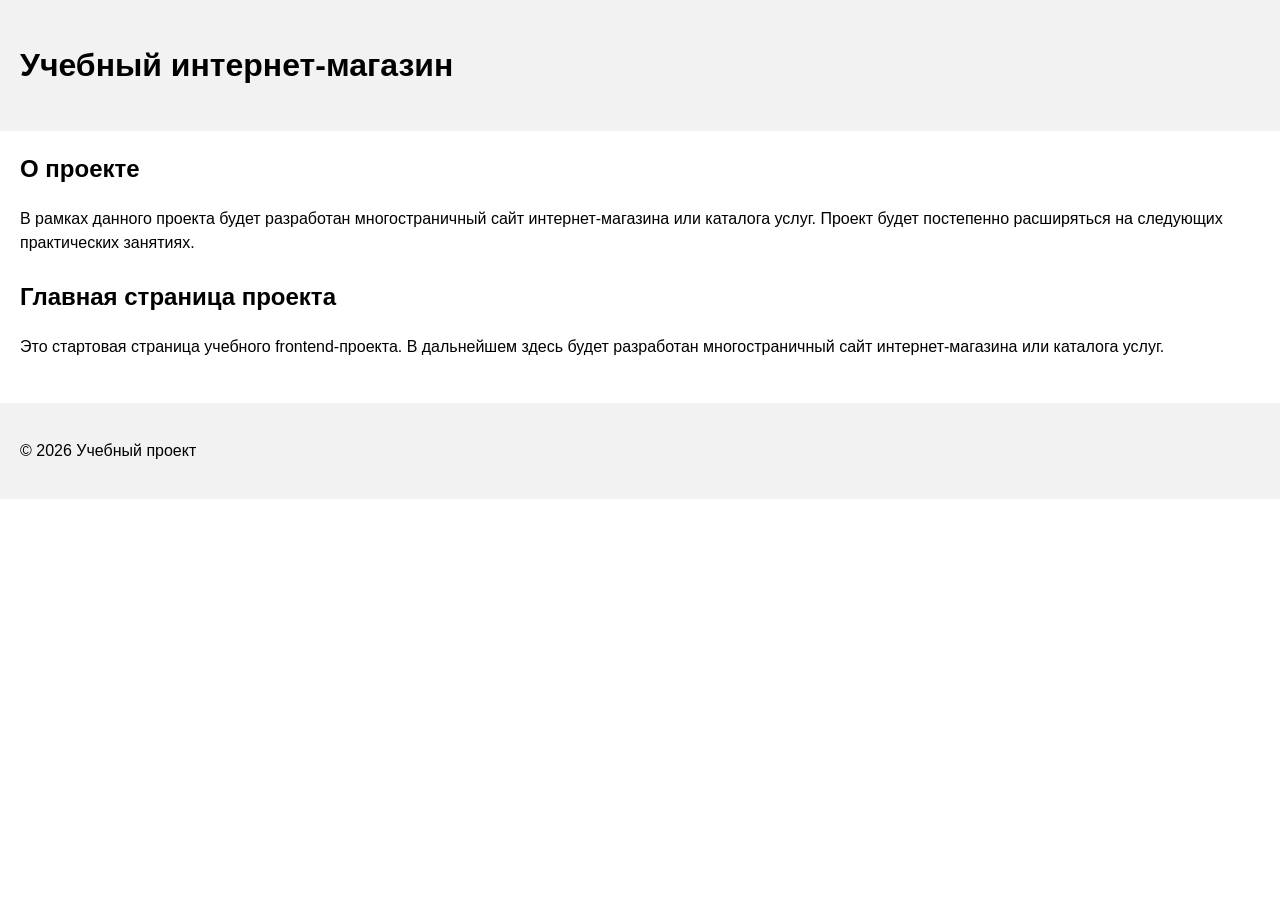
==== index.html @ 4212e5ca "feat: add project description section" ====
<!DOCTYPE html>
<html lang="ru">
<head>
  <meta charset="UTF-8">
  <meta name="viewport" content="width=device-width, initial-scale=1.0">
  <title>Каталог товаров</title>
  <link rel="stylesheet" href="css/style.css">
</head>
<body>
  <header>
    <h1>Учебный интернет-магазин</h1>
  </header>

  <main>
    <section>
  <h2>О проекте</h2>
  <p>
    В рамках данного проекта будет разработан многостраничный сайт
    интернет-магазина или каталога услуг. Проект будет постепенно
    расширяться на следующих практических занятиях.
  </p>
</section>

    <section>
      <h2>Главная страница проекта</h2>
      <p>
        Это стартовая страница учебного frontend-проекта.
        В дальнейшем здесь будет разработан многостраничный сайт
        интернет-магазина или каталога услуг.
      </p>
    </section>
  </main>

  <footer>
    <p>&copy; 2026 Учебный проект</p>
  </footer>
</body>
</html>
---- css/style.css ----
body {
  margin: 0;
  font-family: Arial, sans-serif;
  line-height: 1.5;
}

header,
main,
footer {
  padding: 20px;
}

header {
  background-color: #f2f2f2;
}

footer {
  background-color: #f2f2f2;
}
section {
  margin-bottom: 24px;
}

section h2 {
  margin-top: 0;
}
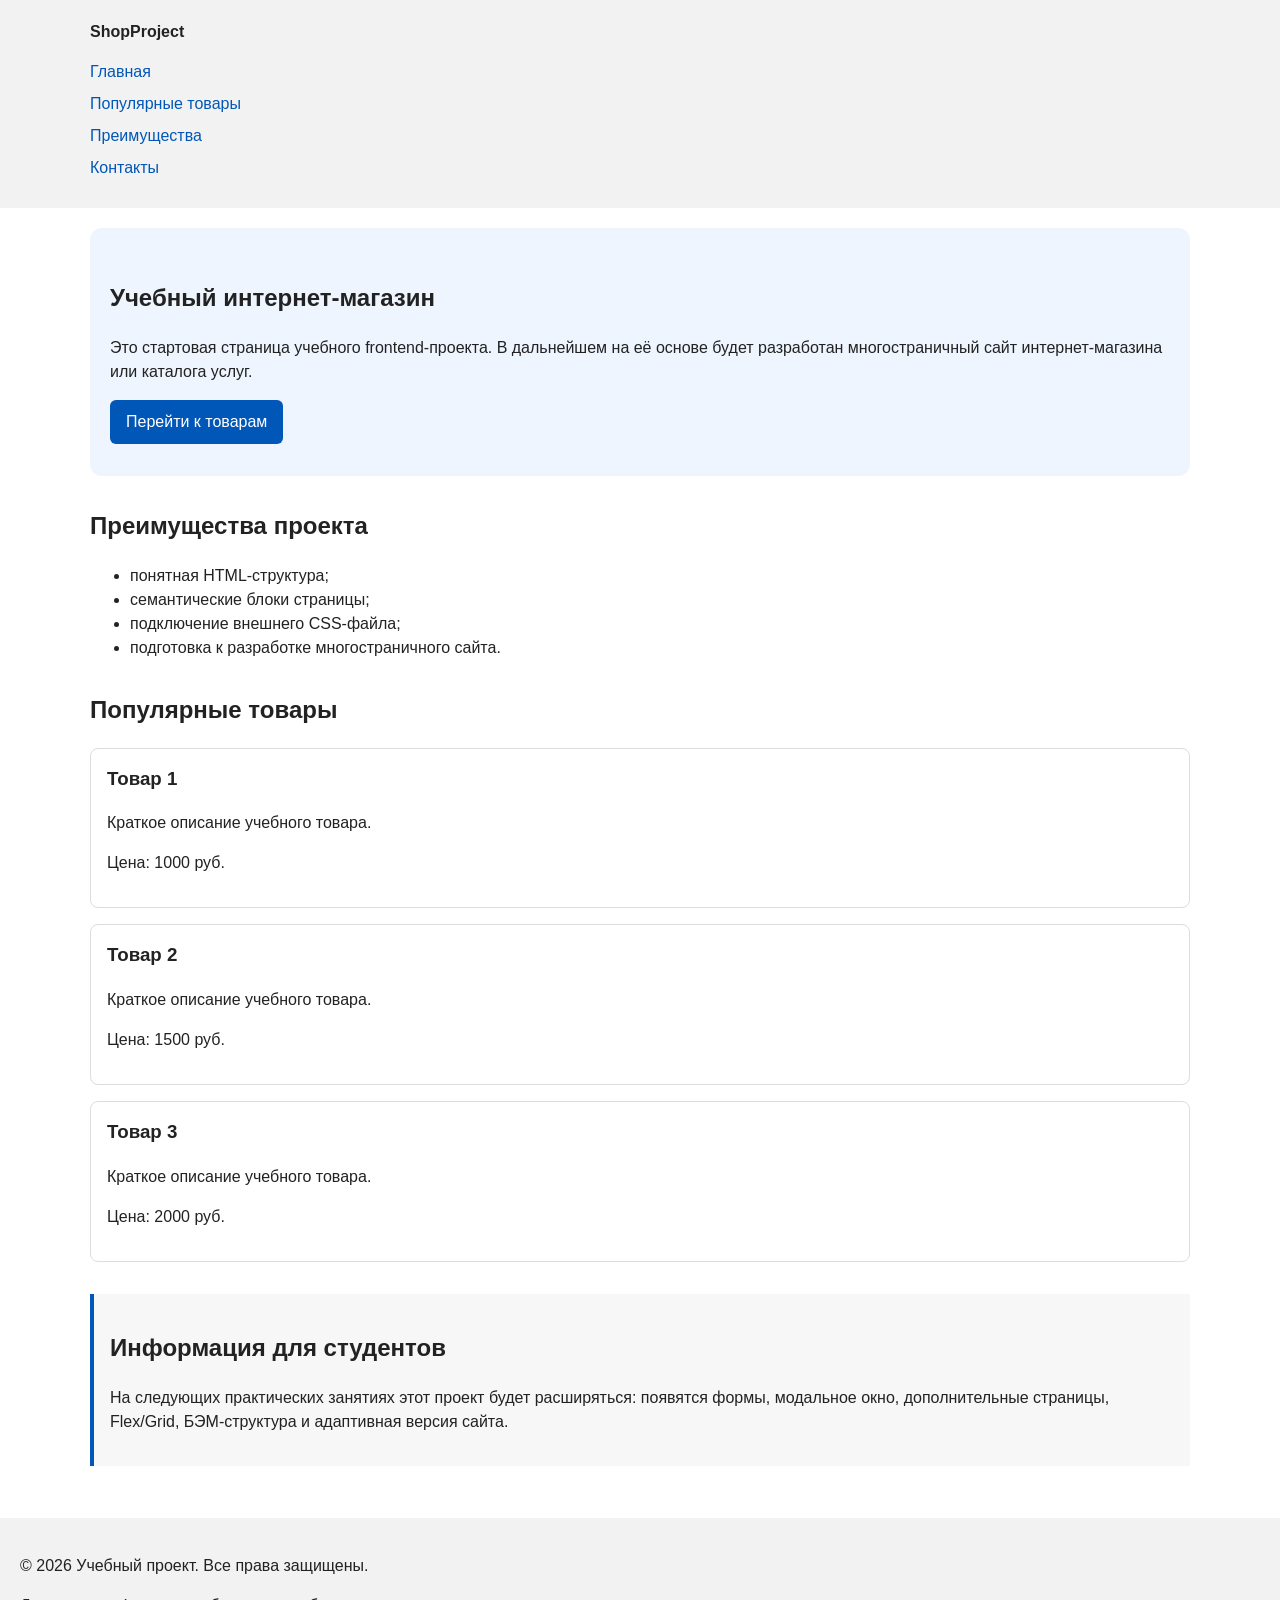
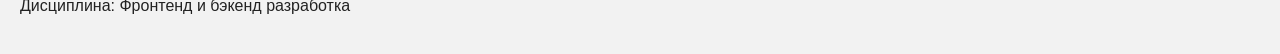
==== commit bcc95321: "feat: add semantic HTML structure and base CSS styles" ====
--- a/index.html
+++ b/index.html
@@ -3,36 +3,85 @@
 <head>
   <meta charset="UTF-8">
   <meta name="viewport" content="width=device-width, initial-scale=1.0">
-  <title>Каталог товаров</title>
+  <title>Учебный интернет-магазин</title>
   <link rel="stylesheet" href="css/style.css">
 </head>
 <body>
+
   <header>
-    <h1>Учебный интернет-магазин</h1>
+    <div class="site-header">
+      <a class="site-logo" href="index.html">ShopProject</a>
+
+      <nav class="site-nav" aria-label="Основная навигация">
+        <ul class="site-nav__list">
+          <li><a href="index.html">Главная</a></li>
+          <li><a href="#popular">Популярные товары</a></li>
+          <li><a href="#advantages">Преимущества</a></li>
+          <li><a href="#contacts">Контакты</a></li>
+        </ul>
+      </nav>
+    </div>
   </header>
 
   <main>
-    <section>
-  <h2>О проекте</h2>
-  <p>
-    В рамках данного проекта будет разработан многостраничный сайт
-    интернет-магазина или каталога услуг. Проект будет постепенно
-    расширяться на следующих практических занятиях.
-  </p>
-</section>
 
-    <section>
-      <h2>Главная страница проекта</h2>
+    <section class="hero">
+      <h1>Учебный интернет-магазин</h1>
       <p>
         Это стартовая страница учебного frontend-проекта.
-        В дальнейшем здесь будет разработан многостраничный сайт
+        В дальнейшем на её основе будет разработан многостраничный сайт
         интернет-магазина или каталога услуг.
       </p>
+      <a class="button" href="#popular">Перейти к товарам</a>
     </section>
+
+    <section class="section" id="advantages">
+      <h2>Преимущества проекта</h2>
+      <ul class="advantages-list">
+        <li>понятная HTML-структура;</li>
+        <li>семантические блоки страницы;</li>
+        <li>подключение внешнего CSS-файла;</li>
+        <li>подготовка к разработке многостраничного сайта.</li>
+      </ul>
+    </section>
+
+    <section class="section" id="popular">
+      <h2>Популярные товары</h2>
+
+      <article class="product-card">
+        <h3>Товар 1</h3>
+        <p>Краткое описание учебного товара.</p>
+        <p>Цена: 1000 руб.</p>
+      </article>
+
+      <article class="product-card">
+        <h3>Товар 2</h3>
+        <p>Краткое описание учебного товара.</p>
+        <p>Цена: 1500 руб.</p>
+      </article>
+
+      <article class="product-card">
+        <h3>Товар 3</h3>
+        <p>Краткое описание учебного товара.</p>
+        <p>Цена: 2000 руб.</p>
+      </article>
+    </section>
+
+    <aside class="aside-info">
+      <h2>Информация для студентов</h2>
+      <p>
+        На следующих практических занятиях этот проект будет расширяться:
+        появятся формы, модальное окно, дополнительные страницы, Flex/Grid,
+        БЭМ-структура и адаптивная версия сайта.
+      </p>
+    </aside>
+
   </main>
 
-  <footer>
-    <p>&copy; 2026 Учебный проект</p>
+  <footer id="contacts">
+    <p>&copy; 2026 Учебный проект. Все права защищены.</p>
+    <p>Дисциплина: Фронтенд и бэкенд разработка</p>
   </footer>
+
 </body>
-</html>
+</html>
--- a/css/style.css
+++ b/css/style.css
@@ -24,3 +24,170 @@
 section h2 {
   margin-top: 0;
 }
+/* 
+  Универсальное правило для всех элементов.
+  border-box делает расчёт размеров более понятным:
+  width включает content, padding и border.
+*/
+* {
+  box-sizing: border-box;
+}
+
+/*
+  Убираем стандартный внешний отступ браузера у body.
+  Без этого вокруг страницы может появиться белая рамка.
+*/
+body {
+  margin: 0;
+  font-family: Arial, sans-serif;
+  line-height: 1.5;
+  color: #222222;
+  background-color: #ffffff;
+}
+/*
+  Задаём внутренние отступы для основных областей страницы.
+  Это делает содержимое визуально отделённым от краёв окна браузера.
+*/
+header,
+main,
+footer {
+  padding: 20px;
+}
+
+/*
+  Оформляем шапку страницы.
+  Пока используется простой светло-серый фон.
+*/
+header {
+  background-color: #f2f2f2;
+}
+
+/*
+  Оформляем подвал страницы тем же фоном,
+  чтобы визуально отделить его от основного содержимого.
+*/
+footer {
+  background-color: #f2f2f2;
+}
+/*
+  Ограничиваем ширину содержимого шапки,
+  чтобы оно не растягивалось слишком сильно на широких экранах.
+*/
+.site-header {
+  max-width: 1100px;
+  margin: 0 auto;
+}
+
+/*
+  Оформляем текстовый логотип.
+*/
+.site-logo {
+  font-weight: bold;
+  text-decoration: none;
+  color: #222222;
+}
+
+/*
+  Убираем стандартные отступы и маркеры списка навигации.
+*/
+.site-nav__list {
+  padding: 0;
+  margin: 16px 0 0;
+  list-style: none;
+}
+
+/*
+  Добавляем расстояние между пунктами меню.
+*/
+.site-nav__list li {
+  margin-bottom: 8px;
+}
+
+/*
+  Оформляем ссылки меню.
+*/
+.site-nav__list a {
+  color: #0057b8;
+  text-decoration: none;
+}
+
+/*
+  При наведении мыши подчёркиваем ссылку.
+  Подробно состояния интерфейса будут рассмотрены в практической работе 1.7.
+*/
+.site-nav__list a:hover {
+  text-decoration: underline;
+}
+/*
+  Hero-блок — первый крупный блок страницы.
+  Он визуально отделяется от остальных разделов фоном и отступами.
+*/
+.hero {
+  max-width: 1100px;
+  margin: 0 auto 32px;
+  padding: 32px 20px;
+  background-color: #eef5ff;
+  border-radius: 12px;
+}
+
+/*
+  Общий класс для разделов страницы.
+*/
+.section {
+  max-width: 1100px;
+  margin: 0 auto 32px;
+}
+
+/*
+  Убираем лишний верхний отступ у заголовков разделов.
+*/
+.section h2 {
+  margin-top: 0;
+}
+/*
+  Карточка товара — самостоятельный блок.
+  На следующих занятиях карточки будут доработаны и выстроены в сетку.
+*/
+.product-card {
+  margin-bottom: 16px;
+  padding: 16px;
+  border: 1px solid #dddddd;
+  border-radius: 8px;
+  background-color: #ffffff;
+}
+
+/*
+  Убираем лишний верхний отступ у заголовка карточки.
+*/
+.product-card h3 {
+  margin-top: 0;
+}
+/*
+  Пока это обычная ссылка, но визуально она оформляется как кнопка.
+*/
+.button {
+  display: inline-block;
+  padding: 10px 16px;
+  color: #ffffff;
+  background-color: #0057b8;
+  text-decoration: none;
+  border-radius: 6px;
+}
+
+/*
+  Простое состояние наведения для кнопки.
+*/
+.button:hover {
+  background-color: #003f86;
+}
+
+/*
+  Дополнительный информационный блок.
+*/
+.aside-info {
+  max-width: 1100px;
+  margin: 0 auto 32px;
+  padding: 16px;
+  border-left: 4px solid #0057b8;
+  background-color: #f7f7f7;
+}
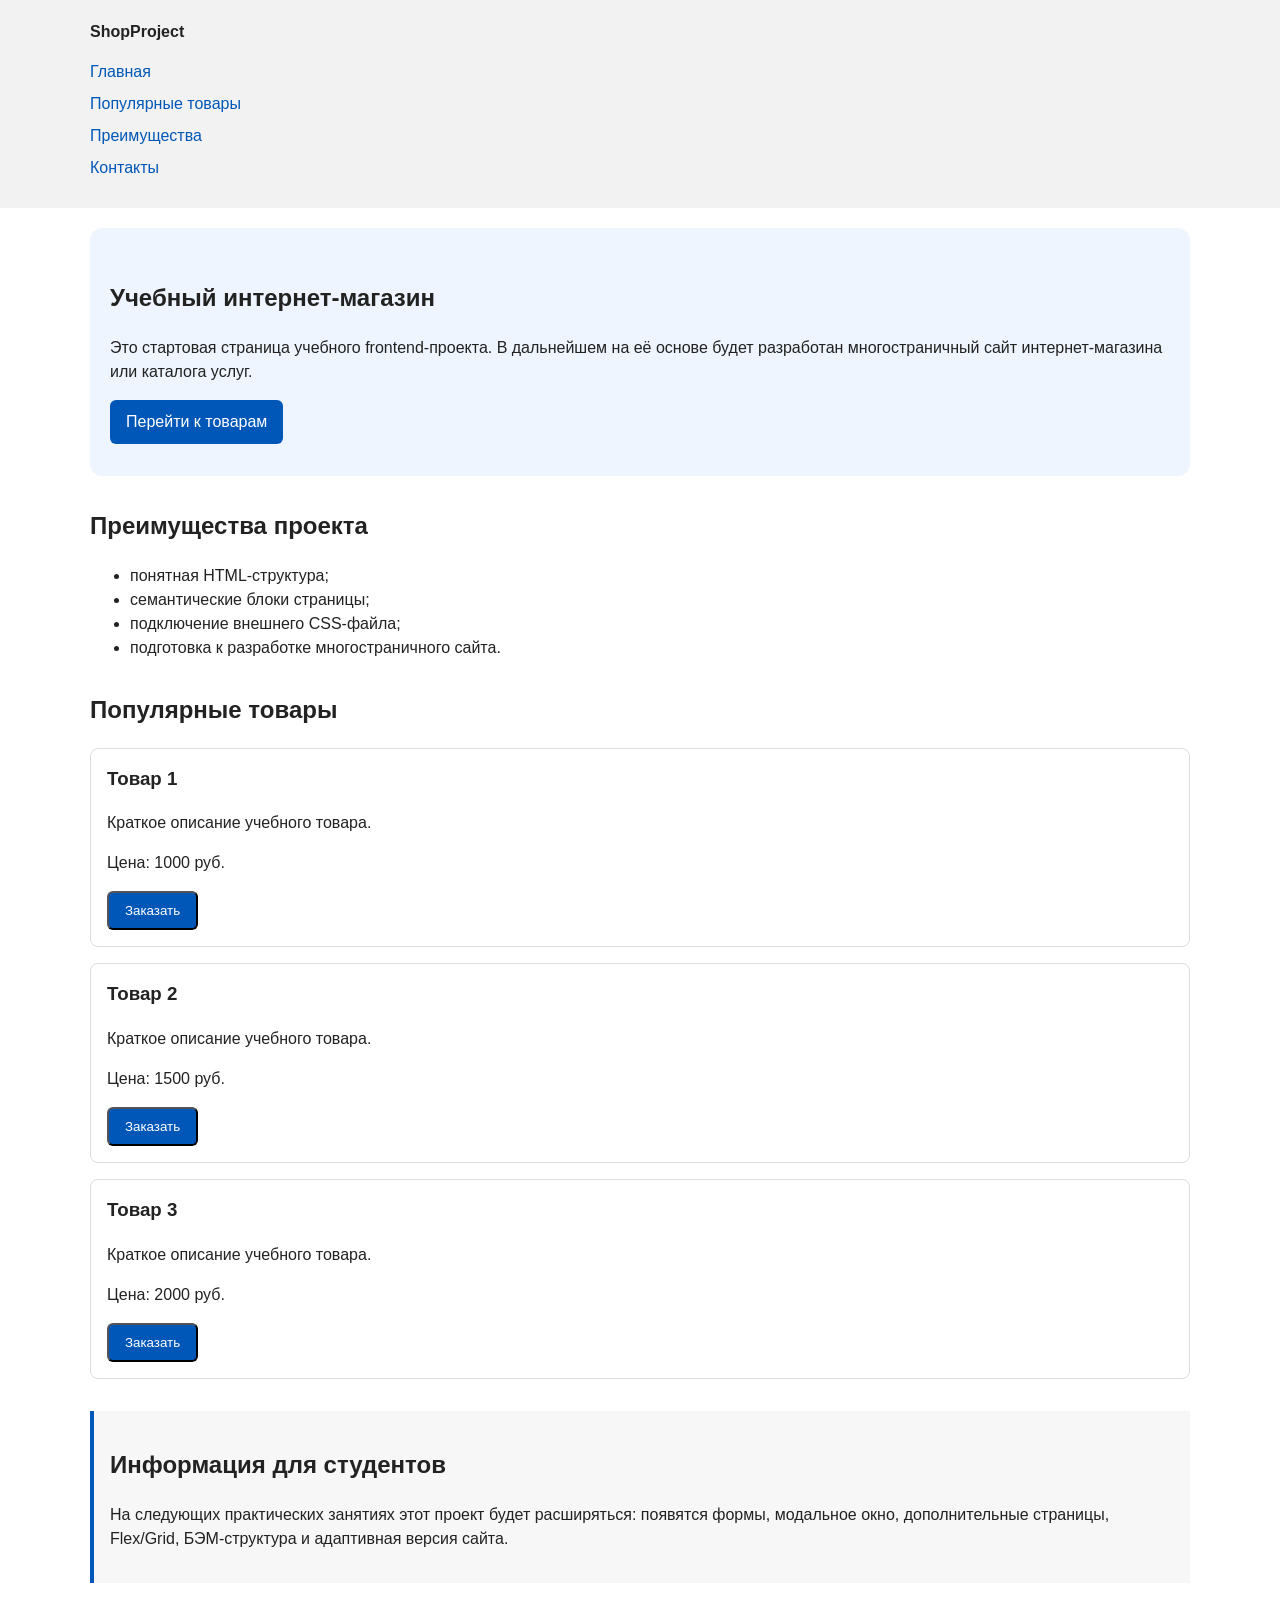
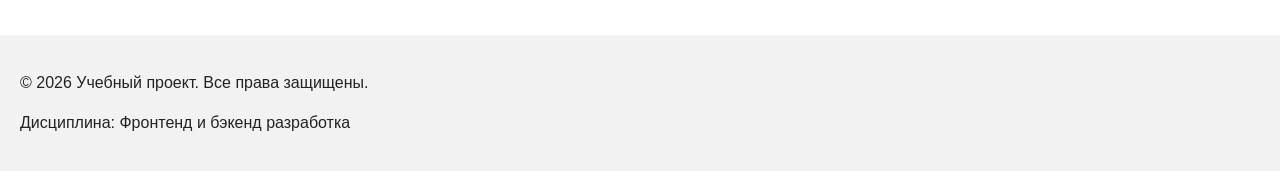
==== commit bb9b9ec4: "feat: add order form modal and validation" ====
--- a/index.html
+++ b/index.html
@@ -5,6 +5,7 @@
   <meta name="viewport" content="width=device-width, initial-scale=1.0">
   <title>Учебный интернет-магазин</title>
   <link rel="stylesheet" href="css/style.css">
+  <script src="js/main.js" defer></script>
 </head>
 <body>
 
@@ -52,18 +53,27 @@
         <h3>Товар 1</h3>
         <p>Краткое описание учебного товара.</p>
         <p>Цена: 1000 руб.</p>
+        <button class="button product-card__button" type="button" data-product="Товар 1">
+          Заказать
+        </button>
       </article>
 
       <article class="product-card">
         <h3>Товар 2</h3>
         <p>Краткое описание учебного товара.</p>
         <p>Цена: 1500 руб.</p>
+        <button class="button product-card__button" type="button" data-product="Товар 2">
+          Заказать
+        </button>
       </article>
 
       <article class="product-card">
         <h3>Товар 3</h3>
         <p>Краткое описание учебного товара.</p>
         <p>Цена: 2000 руб.</p>
+        <button class="button product-card__button" type="button" data-product="Товар 3">
+          Заказать
+        </button>
       </article>
     </section>
 
@@ -83,5 +93,96 @@
     <p>Дисциплина: Фронтенд и бэкенд разработка</p>
   </footer>
 
+  <!-- Модальное окно с формой заявки -->
+  <dialog class="order-dialog" id="order-dialog" aria-labelledby="order-dialog-title">
+    <h2 id="order-dialog-title">Оформление заявки</h2>
+
+    <form class="order-form" id="order-form" action="#" method="post" novalidate>
+
+      <input id="selected-product" name="selected-product" type="hidden">
+
+      <div class="form-field">
+        <label for="order-name">Имя</label>
+        <input
+          id="order-name"
+          name="name"
+          type="text"
+          placeholder="Введите ваше имя"
+          minlength="2"
+          autocomplete="given-name"
+          required
+        >
+      </div>
+
+      <div class="form-field">
+        <label for="order-email">E-mail</label>
+        <input
+          id="order-email"
+          name="email"
+          type="email"
+          placeholder="example@mail.ru"
+          autocomplete="email"
+          required
+        >
+      </div>
+
+      <div class="form-field">
+        <label for="order-phone">Телефон</label>
+        <input
+          id="order-phone"
+          name="phone"
+          type="tel"
+          inputmode="tel"
+          placeholder="+7 (900) 000-00-00"
+          pattern="^\+7 \(\d{3}\) \d{3}-\d{2}-\d{2}$"
+          required
+        >
+        <small>Формат: +7 (900) 000-00-00</small>
+      </div>
+
+      <div class="form-field">
+        <label for="order-date">Дата связи</label>
+        <input id="order-date" name="date" type="date">
+      </div>
+
+      <div class="form-field">
+        <label for="order-topic">Тема заявки</label>
+        <select id="order-topic" name="topic" required>
+          <option value="">Выберите тему</option>
+          <option value="product">Заказ товара</option>
+          <option value="consultation">Консультация</option>
+          <option value="delivery">Доставка</option>
+        </select>
+      </div>
+
+      <div class="form-field">
+        <label for="order-comment">Комментарий</label>
+        <textarea
+          id="order-comment"
+          name="comment"
+          rows="4"
+          placeholder="Укажите дополнительную информацию"
+        ></textarea>
+      </div>
+
+      <div class="form-field form-field--checkbox">
+        <label>
+          <input id="order-agreement" name="agreement" type="checkbox" required>
+          Я согласен на обработку данных
+        </label>
+      </div>
+
+      <div class="form-actions">
+        <button type="button" id="close-order-dialog">Закрыть</button>
+        <button type="submit">Отправить заявку</button>
+      </div>
+
+    </form>
+  </dialog>
+
+  <p class="success-message" id="success-message" hidden>
+    Форма успешно отправлена!
+  </p>
+
 </body>
 </html>
--- a/css/style.css
+++ b/css/style.css
@@ -191,3 +191,84 @@
   border-left: 4px solid #0057b8;
   background-color: #f7f7f7;
 }
+/* ============================================
+   Модальное окно и форма заявки
+   ============================================ */
+
+/* Модальное окно. Элемент dialog сам умеет открываться поверх страницы. */
+.order-dialog {
+  width: min(100% - 32px, 560px);
+  padding: 24px;
+  border: none;
+  border-radius: 12px;
+}
+
+/* Затемнение фона за модальным окном. */
+.order-dialog::backdrop {
+  background-color: rgba(0, 0, 0, 0.5);
+}
+
+/* Поле формы. Каждый блок получает нижний отступ. */
+.form-field {
+  margin-bottom: 16px;
+}
+
+/* Подпись поля. */
+.form-field label {
+  display: block;
+  margin-bottom: 6px;
+}
+
+/* Основные поля формы. */
+.form-field input,
+.form-field select,
+.form-field textarea {
+  width: 100%;
+  padding: 10px 12px;
+  border: 1px solid #cccccc;
+  border-radius: 6px;
+  font: inherit;
+}
+
+/* Checkbox не должен занимать всю ширину. */
+.form-field input[type="checkbox"] {
+  width: auto;
+}
+
+/* Подсказка под полем телефона. */
+.form-field small {
+  display: block;
+  margin-top: 4px;
+  color: #666666;
+}
+
+/* Видимый фокус для клавиатурной навигации. */
+.form-field input:focus-visible,
+.form-field select:focus-visible,
+.form-field textarea:focus-visible,
+.form-actions button:focus-visible {
+  outline: 2px solid #0057b8;
+  outline-offset: 2px;
+}
+
+/* Подсветка ошибочных полей.
+   Атрибут aria-invalid будет добавляться через JavaScript. */
+[aria-invalid="true"] {
+  border-color: #b00020;
+}
+
+/* Кнопки формы. */
+.form-actions {
+  display: flex;
+  gap: 12px;
+  margin-top: 20px;
+}
+
+/* Сообщение об успешной отправке. */
+.success-message {
+  max-width: 1100px;
+  margin: 24px auto;
+  padding: 16px;
+  border-left: 4px solid #168a2f;
+  background-color: #eefaf0;
+}
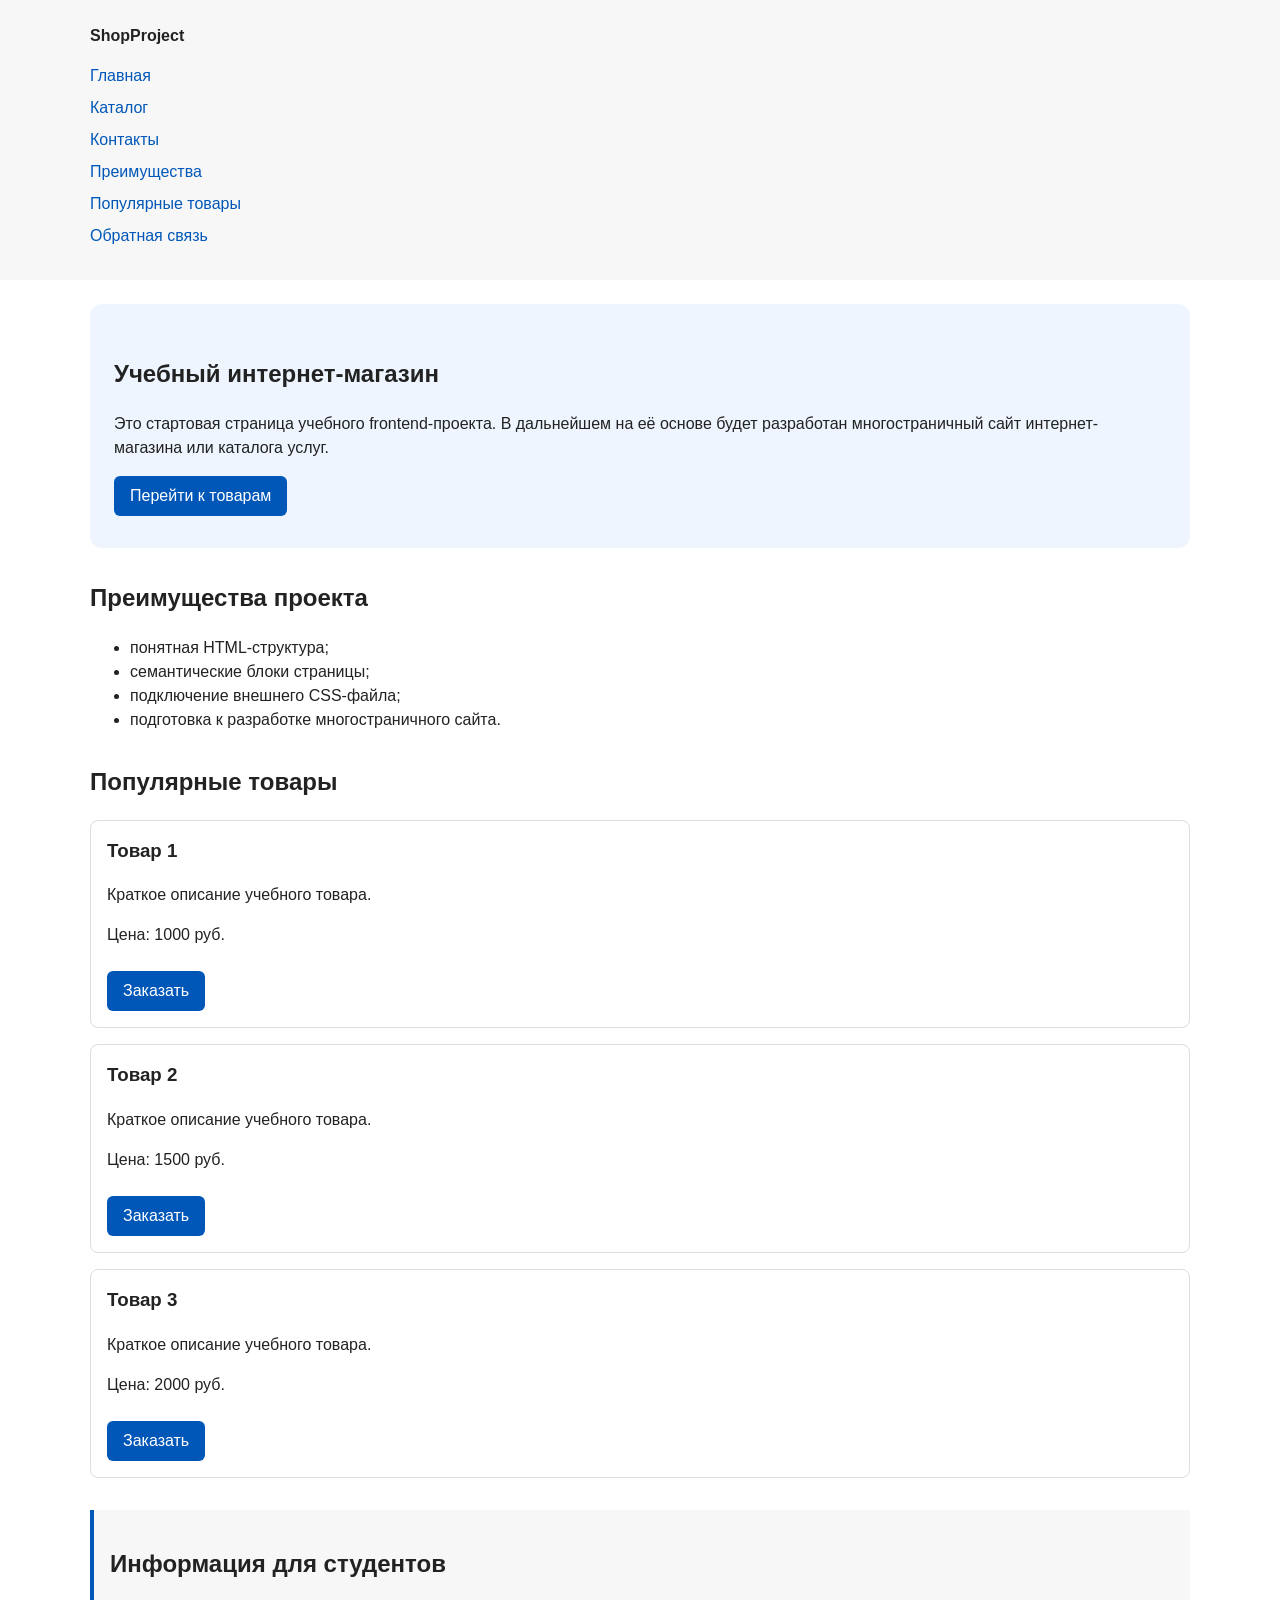
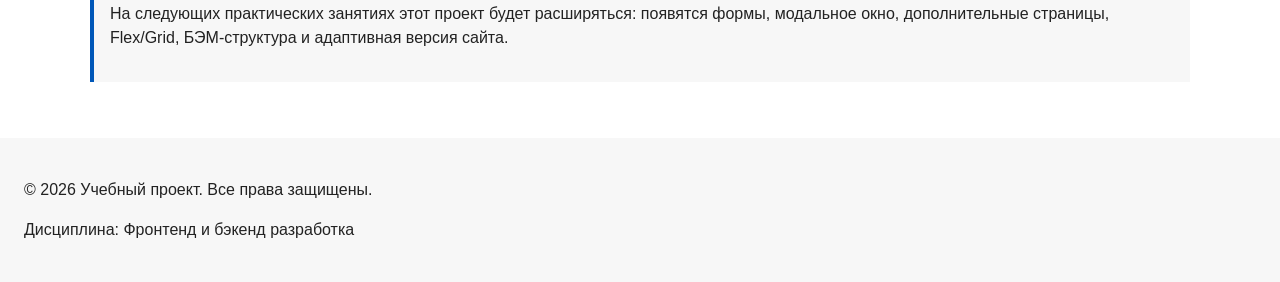
==== commit f9f5f131: "feat: add multi-page structure navigation and anchors" ====
--- a/index.html
+++ b/index.html
@@ -3,7 +3,8 @@
 <head>
   <meta charset="UTF-8">
   <meta name="viewport" content="width=device-width, initial-scale=1.0">
-  <title>Учебный интернет-магазин</title>
+  <meta name="description" content="Учебный интернет-магазин: стартовая страница проекта.">
+  <title>Главная – Учебный интернет-магазин</title>
   <link rel="stylesheet" href="css/style.css">
   <script src="js/main.js" defer></script>
 </head>
@@ -16,9 +17,11 @@
       <nav class="site-nav" aria-label="Основная навигация">
         <ul class="site-nav__list">
           <li><a href="index.html">Главная</a></li>
-          <li><a href="#popular">Популярные товары</a></li>
-          <li><a href="#advantages">Преимущества</a></li>
-          <li><a href="#contacts">Контакты</a></li>
+          <li><a href="catalog.html">Каталог</a></li>
+          <li><a href="contacts.html">Контакты</a></li>
+          <li><a href="index.html#advantages">Преимущества</a></li>
+          <li><a href="index.html#popular">Популярные товары</a></li>
+          <li><a href="index.html#contacts">Обратная связь</a></li>
         </ul>
       </nav>
     </div>
@@ -93,7 +96,7 @@
     <p>Дисциплина: Фронтенд и бэкенд разработка</p>
   </footer>
 
-  <!-- Модальное окно с формой заявки -->
+  <!-- Модальное окно с формой заявки (без изменений с ПР №3) -->
   <dialog class="order-dialog" id="order-dialog" aria-labelledby="order-dialog-title">
     <h2 id="order-dialog-title">Оформление заявки</h2>
 
--- a/css/style.css
+++ b/css/style.css
@@ -1,274 +1,286 @@
+/* ===================================
+   1. Переменные проекта
+   =================================== */
+
+:root {
+  /* Основные цвета проекта */
+  --color-bg: #ffffff;
+  --color-text: #222222;
+  --color-muted: #666666;
+  --color-primary: #0057b8;
+  --color-primary-dark: #003f86;
+  --color-border: #dddddd;
+  --color-surface: #f7f7f7;
+  --color-surface-accent: #eef5ff;
+  --color-danger: #b00020;
+  --color-success: #168a2f;
+  --color-success-bg: #eefaf0;
+  --color-white: #ffffff;
+
+  /* Отступы */
+  --space-xs: 4px;
+  --space-sm: 8px;
+  --space-md: 16px;
+  --space-lg: 24px;
+  --space-xl: 32px;
+
+  /* Скругления */
+  --radius-sm: 6px;
+  --radius-md: 8px;
+  --radius-lg: 12px;
+
+  /* Размеры */
+  --container-width: 1100px;
+}
+
+/* ===================================
+   2. Базовые стили
+   =================================== */
+
+* {
+  box-sizing: border-box;
+}
+
 body {
   margin: 0;
   font-family: Arial, sans-serif;
   line-height: 1.5;
+  color: var(--color-text);
+  background-color: var(--color-bg);
 }
 
 header,
 main,
 footer {
-  padding: 20px;
+  padding: var(--space-lg);
 }
 
 header {
-  background-color: #f2f2f2;
+  background-color: var(--color-surface);
 }
 
 footer {
-  background-color: #f2f2f2;
-}
-section {
-  margin-bottom: 24px;
-}
-
-section h2 {
-  margin-top: 0;
-}
-/* 
-  Универсальное правило для всех элементов.
-  border-box делает расчёт размеров более понятным:
-  width включает content, padding и border.
-*/
-* {
-  box-sizing: border-box;
-}
-
-/*
-  Убираем стандартный внешний отступ браузера у body.
-  Без этого вокруг страницы может появиться белая рамка.
-*/
-body {
-  margin: 0;
-  font-family: Arial, sans-serif;
-  line-height: 1.5;
-  color: #222222;
-  background-color: #ffffff;
-}
-/*
-  Задаём внутренние отступы для основных областей страницы.
-  Это делает содержимое визуально отделённым от краёв окна браузера.
-*/
-header,
-main,
-footer {
-  padding: 20px;
-}
-
-/*
-  Оформляем шапку страницы.
-  Пока используется простой светло-серый фон.
-*/
-header {
-  background-color: #f2f2f2;
-}
-
-/*
-  Оформляем подвал страницы тем же фоном,
-  чтобы визуально отделить его от основного содержимого.
-*/
-footer {
-  background-color: #f2f2f2;
-}
-/*
-  Ограничиваем ширину содержимого шапки,
-  чтобы оно не растягивалось слишком сильно на широких экранах.
-*/
+  background-color: var(--color-surface);
+}
+
+/* ===================================
+   3. Общие элементы интерфейса
+   =================================== */
+
+a {
+  color: var(--color-primary);
+}
+
+a:hover {
+  color: var(--color-primary-dark);
+}
+
+a:focus-visible {
+  outline: 2px solid var(--color-primary);
+  outline-offset: 3px;
+}
+
+/* Кнопка */
+.button {
+  display: inline-block;
+  padding: var(--space-sm) var(--space-md);
+  color: var(--color-white);
+  background-color: var(--color-primary);
+  text-decoration: none;
+  border: none;
+  border-radius: var(--radius-sm);
+  cursor: pointer;
+  font: inherit;
+}
+
+.button:hover {
+  background-color: var(--color-primary-dark);
+}
+
+.button:focus-visible {
+  outline: 2px solid var(--color-primary);
+  outline-offset: 3px;
+}
+
+.button:disabled {
+  opacity: 0.6;
+  cursor: not-allowed;
+}
+
+/* ===================================
+   4. Компоненты страницы
+   =================================== */
+
+/* Шапка */
 .site-header {
-  max-width: 1100px;
+  max-width: var(--container-width);
   margin: 0 auto;
 }
 
-/*
-  Оформляем текстовый логотип.
-*/
 .site-logo {
   font-weight: bold;
   text-decoration: none;
-  color: #222222;
-}
-
-/*
-  Убираем стандартные отступы и маркеры списка навигации.
-*/
+  color: var(--color-text);
+}
+
+/* Навигация */
 .site-nav__list {
   padding: 0;
-  margin: 16px 0 0;
+  margin: var(--space-md) 0 0;
   list-style: none;
 }
 
-/*
-  Добавляем расстояние между пунктами меню.
-*/
 .site-nav__list li {
-  margin-bottom: 8px;
-}
-
-/*
-  Оформляем ссылки меню.
-*/
+  margin-bottom: var(--space-sm);
+}
+
 .site-nav__list a {
-  color: #0057b8;
+  color: var(--color-primary);
   text-decoration: none;
 }
 
-/*
-  При наведении мыши подчёркиваем ссылку.
-  Подробно состояния интерфейса будут рассмотрены в практической работе 1.7.
-*/
 .site-nav__list a:hover {
+  color: var(--color-primary-dark);
   text-decoration: underline;
 }
-/*
-  Hero-блок — первый крупный блок страницы.
-  Он визуально отделяется от остальных разделов фоном и отступами.
-*/
+
+.site-nav__list a:focus-visible {
+  outline: 2px solid var(--color-primary);
+  outline-offset: 3px;
+}
+
+/* Hero-блок */
 .hero {
-  max-width: 1100px;
-  margin: 0 auto 32px;
-  padding: 32px 20px;
-  background-color: #eef5ff;
-  border-radius: 12px;
-}
-
-/*
-  Общий класс для разделов страницы.
-*/
+  max-width: var(--container-width);
+  margin: 0 auto var(--space-xl);
+  padding: var(--space-xl) var(--space-lg);
+  background-color: var(--color-surface-accent);
+  border-radius: var(--radius-lg);
+}
+
+/* Секции */
 .section {
-  max-width: 1100px;
-  margin: 0 auto 32px;
-}
-
-/*
-  Убираем лишний верхний отступ у заголовков разделов.
-*/
+  max-width: var(--container-width);
+  margin: 0 auto var(--space-xl);
+}
+
 .section h2 {
   margin-top: 0;
 }
-/*
-  Карточка товара — самостоятельный блок.
-  На следующих занятиях карточки будут доработаны и выстроены в сетку.
-*/
+
+/* Карточки товаров */
 .product-card {
-  margin-bottom: 16px;
-  padding: 16px;
-  border: 1px solid #dddddd;
-  border-radius: 8px;
-  background-color: #ffffff;
-}
-
-/*
-  Убираем лишний верхний отступ у заголовка карточки.
-*/
+  margin-bottom: var(--space-md);
+  padding: var(--space-md);
+  border: 1px solid var(--color-border);
+  border-radius: var(--radius-md);
+  background-color: var(--color-bg);
+}
+
+.product-card:hover {
+  border-color: var(--color-primary);
+}
+
 .product-card h3 {
   margin-top: 0;
 }
-/*
-  Пока это обычная ссылка, но визуально она оформляется как кнопка.
-*/
-.button {
-  display: inline-block;
-  padding: 10px 16px;
-  color: #ffffff;
-  background-color: #0057b8;
-  text-decoration: none;
-  border-radius: 6px;
-}
-
-/*
-  Простое состояние наведения для кнопки.
-*/
-.button:hover {
-  background-color: #003f86;
-}
-
-/*
-  Дополнительный информационный блок.
-*/
+
+.product-card__button {
+  margin-top: var(--space-sm);
+}
+
+/* Боковой блок */
 .aside-info {
-  max-width: 1100px;
-  margin: 0 auto 32px;
-  padding: 16px;
-  border-left: 4px solid #0057b8;
-  background-color: #f7f7f7;
-}
-/* ============================================
-   Модальное окно и форма заявки
-   ============================================ */
-
-/* Модальное окно. Элемент dialog сам умеет открываться поверх страницы. */
+  max-width: var(--container-width);
+  margin: 0 auto var(--space-xl);
+  padding: var(--space-md);
+  border-left: 4px solid var(--color-primary);
+  background-color: var(--color-surface);
+}
+
+/* ===================================
+   5. Форма и модальное окно
+   =================================== */
+
 .order-dialog {
   width: min(100% - 32px, 560px);
-  padding: 24px;
+  padding: var(--space-lg);
   border: none;
-  border-radius: 12px;
-}
-
-/* Затемнение фона за модальным окном. */
+  border-radius: var(--radius-lg);
+}
+
 .order-dialog::backdrop {
   background-color: rgba(0, 0, 0, 0.5);
 }
 
-/* Поле формы. Каждый блок получает нижний отступ. */
 .form-field {
-  margin-bottom: 16px;
-}
-
-/* Подпись поля. */
+  margin-bottom: var(--space-md);
+}
+
 .form-field label {
   display: block;
-  margin-bottom: 6px;
-}
-
-/* Основные поля формы. */
+  margin-bottom: var(--space-xs);
+}
+
 .form-field input,
 .form-field select,
 .form-field textarea {
   width: 100%;
   padding: 10px 12px;
-  border: 1px solid #cccccc;
-  border-radius: 6px;
+  border: 1px solid var(--color-border);
+  border-radius: var(--radius-sm);
   font: inherit;
 }
 
-/* Checkbox не должен занимать всю ширину. */
 .form-field input[type="checkbox"] {
   width: auto;
 }
 
-/* Подсказка под полем телефона. */
 .form-field small {
   display: block;
-  margin-top: 4px;
-  color: #666666;
-}
-
-/* Видимый фокус для клавиатурной навигации. */
+  margin-top: var(--space-xs);
+  color: var(--color-muted);
+}
+
+/* Состояния полей формы */
+.form-field input:hover,
+.form-field select:hover,
+.form-field textarea:hover {
+  border-color: var(--color-primary);
+}
+
 .form-field input:focus-visible,
 .form-field select:focus-visible,
 .form-field textarea:focus-visible,
 .form-actions button:focus-visible {
-  outline: 2px solid #0057b8;
-  outline-offset: 2px;
-}
-
-/* Подсветка ошибочных полей.
-   Атрибут aria-invalid будет добавляться через JavaScript. */
+  outline: 2px solid var(--color-primary);
+  outline-offset: 3px;
+}
+
 [aria-invalid="true"] {
-  border-color: #b00020;
-}
-
-/* Кнопки формы. */
+  border-color: var(--color-danger);
+}
+
+/* Кнопки формы */
 .form-actions {
   display: flex;
-  gap: 12px;
-  margin-top: 20px;
-}
-
-/* Сообщение об успешной отправке. */
+  gap: var(--space-md);
+  margin-top: var(--space-lg);
+}
+
+/* Сообщение об успешной отправке */
 .success-message {
-  max-width: 1100px;
-  margin: 24px auto;
-  padding: 16px;
-  border-left: 4px solid #168a2f;
-  background-color: #eefaf0;
-}+  max-width: var(--container-width);
+  margin: var(--space-lg) auto;
+  padding: var(--space-md);
+  border-left: 4px solid var(--color-success);
+  background-color: var(--color-success-bg);
+}
+html {
+  scroll-behavior: smooth;
+}
+
+:target {
+  outline: 2px dashed var(--color-primary);
+  outline-offset: 4px;
+}
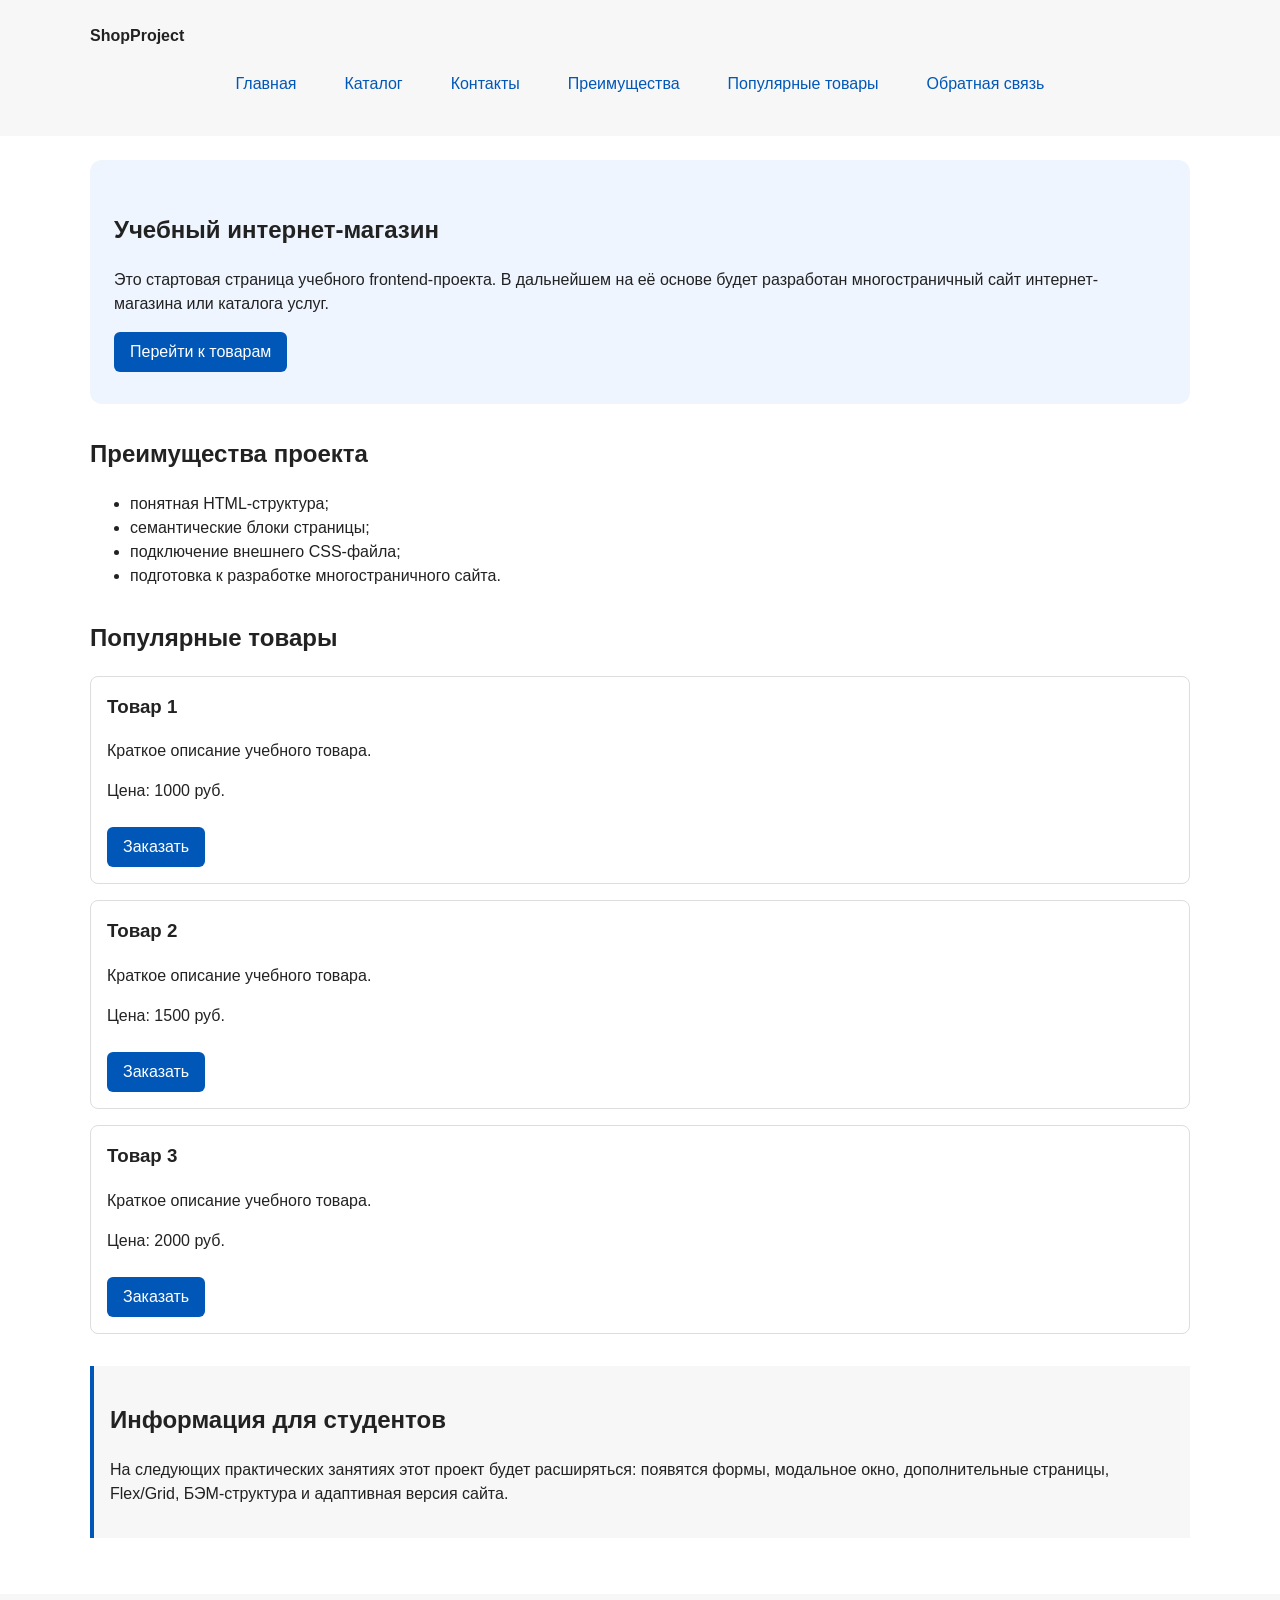
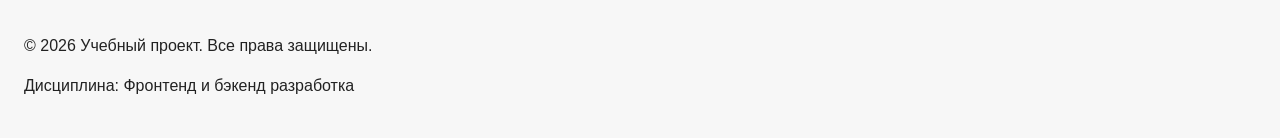
==== commit 1572e08a: "feat: add flex navigation and grid catalog layout" ====
--- a/index.html
+++ b/index.html
@@ -52,32 +52,36 @@
     <section class="section" id="popular">
       <h2>Популярные товары</h2>
 
-      <article class="product-card">
-        <h3>Товар 1</h3>
-        <p>Краткое описание учебного товара.</p>
-        <p>Цена: 1000 руб.</p>
-        <button class="button product-card__button" type="button" data-product="Товар 1">
-          Заказать
-        </button>
-      </article>
+      <div class="products-grid">
 
-      <article class="product-card">
-        <h3>Товар 2</h3>
-        <p>Краткое описание учебного товара.</p>
-        <p>Цена: 1500 руб.</p>
-        <button class="button product-card__button" type="button" data-product="Товар 2">
-          Заказать
-        </button>
-      </article>
+        <article class="product-card">
+          <h3>Товар 1</h3>
+          <p>Краткое описание учебного товара.</p>
+          <p>Цена: 1000 руб.</p>
+          <button class="button product-card__button" type="button" data-product="Товар 1">
+            Заказать
+          </button>
+        </article>
 
-      <article class="product-card">
-        <h3>Товар 3</h3>
-        <p>Краткое описание учебного товара.</p>
-        <p>Цена: 2000 руб.</p>
-        <button class="button product-card__button" type="button" data-product="Товар 3">
-          Заказать
-        </button>
-      </article>
+        <article class="product-card">
+          <h3>Товар 2</h3>
+          <p>Краткое описание учебного товара.</p>
+          <p>Цена: 1500 руб.</p>
+          <button class="button product-card__button" type="button" data-product="Товар 2">
+            Заказать
+          </button>
+        </article>
+
+        <article class="product-card">
+          <h3>Товар 3</h3>
+          <p>Краткое описание учебного товара.</p>
+          <p>Цена: 2000 руб.</p>
+          <button class="button product-card__button" type="button" data-product="Товар 3">
+            Заказать
+          </button>
+        </article>
+
+      </div>
     </section>
 
     <aside class="aside-info">
--- a/css/style.css
+++ b/css/style.css
@@ -125,10 +125,29 @@
 
 /* Навигация */
 .site-nav__list {
+  display: flex;
+  flex-wrap: wrap;
+  justify-content: center;
+  align-items: center;
+  gap: var(--space-md);
   padding: 0;
   margin: var(--space-md) 0 0;
   list-style: none;
 }
+
+.site-nav__list a {
+  display: inline-block;
+  padding: var(--space-sm) var(--space-md);
+  color: var(--color-primary);
+  text-decoration: none;
+  border-radius: var(--radius-sm);
+}
+
+.site-nav__list a:hover {
+  color: var(--color-white);
+  background-color: var(--color-primary);
+}
+
 
 .site-nav__list li {
   margin-bottom: var(--space-sm);
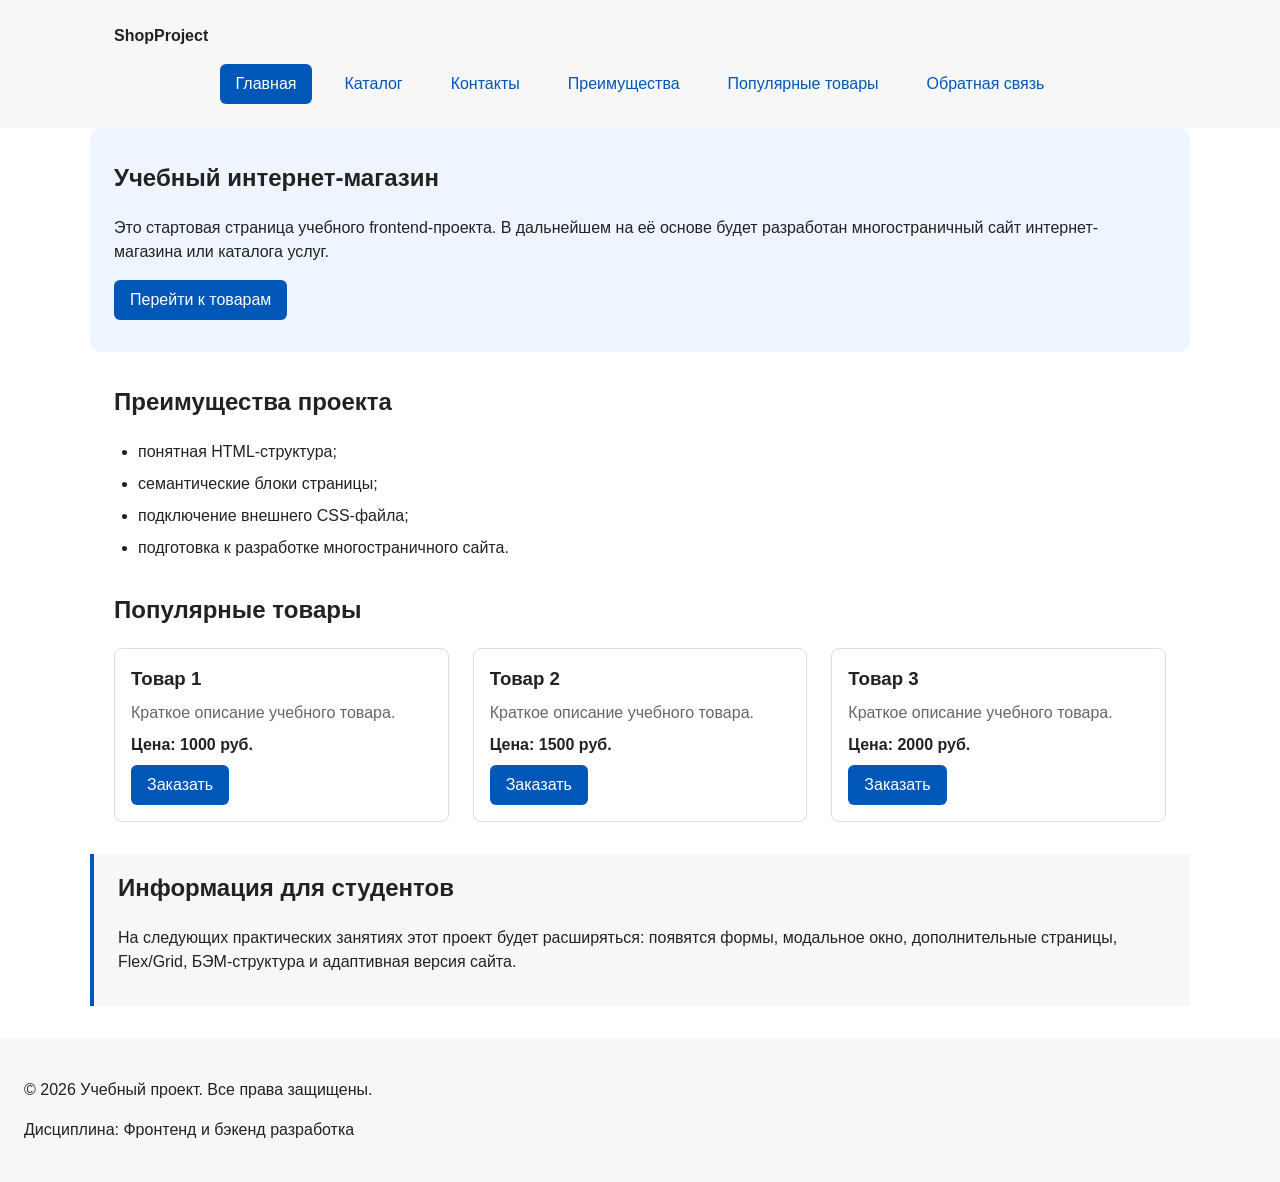
==== commit 75916540: "refactor: apply BEM naming to CSS classes" ====
--- a/index.html
+++ b/index.html
@@ -10,18 +10,30 @@
 </head>
 <body>
 
-  <header>
-    <div class="site-header">
-      <a class="site-logo" href="index.html">ShopProject</a>
+  <header class="site-header">
+    <div class="site-header__inner">
+      <a class="site-header__logo" href="index.html">ShopProject</a>
 
       <nav class="site-nav" aria-label="Основная навигация">
         <ul class="site-nav__list">
-          <li><a href="index.html">Главная</a></li>
-          <li><a href="catalog.html">Каталог</a></li>
-          <li><a href="contacts.html">Контакты</a></li>
-          <li><a href="index.html#advantages">Преимущества</a></li>
-          <li><a href="index.html#popular">Популярные товары</a></li>
-          <li><a href="index.html#contacts">Обратная связь</a></li>
+          <li class="site-nav__item">
+            <a class="site-nav__link site-nav__link--active" href="index.html">Главная</a>
+          </li>
+          <li class="site-nav__item">
+            <a class="site-nav__link" href="catalog.html">Каталог</a>
+          </li>
+          <li class="site-nav__item">
+            <a class="site-nav__link" href="contacts.html">Контакты</a>
+          </li>
+          <li class="site-nav__item">
+            <a class="site-nav__link" href="index.html#advantages">Преимущества</a>
+          </li>
+          <li class="site-nav__item">
+            <a class="site-nav__link" href="index.html#popular">Популярные товары</a>
+          </li>
+          <li class="site-nav__item">
+            <a class="site-nav__link" href="index.html#contacts">Обратная связь</a>
+          </li>
         </ul>
       </nav>
     </div>
@@ -30,53 +42,53 @@
   <main>
 
     <section class="hero">
-      <h1>Учебный интернет-магазин</h1>
-      <p>
+      <h1 class="hero__title">Учебный интернет-магазин</h1>
+      <p class="hero__text">
         Это стартовая страница учебного frontend-проекта.
         В дальнейшем на её основе будет разработан многостраничный сайт
         интернет-магазина или каталога услуг.
       </p>
-      <a class="button" href="#popular">Перейти к товарам</a>
+      <a class="button button--primary" href="#popular">Перейти к товарам</a>
     </section>
 
     <section class="section" id="advantages">
-      <h2>Преимущества проекта</h2>
+      <h2 class="section__title">Преимущества проекта</h2>
       <ul class="advantages-list">
-        <li>понятная HTML-структура;</li>
-        <li>семантические блоки страницы;</li>
-        <li>подключение внешнего CSS-файла;</li>
-        <li>подготовка к разработке многостраничного сайта.</li>
+        <li class="advantages-list__item">понятная HTML-структура;</li>
+        <li class="advantages-list__item">семантические блоки страницы;</li>
+        <li class="advantages-list__item">подключение внешнего CSS-файла;</li>
+        <li class="advantages-list__item">подготовка к разработке многостраничного сайта.</li>
       </ul>
     </section>
 
     <section class="section" id="popular">
-      <h2>Популярные товары</h2>
+      <h2 class="section__title">Популярные товары</h2>
 
       <div class="products-grid">
 
         <article class="product-card">
-          <h3>Товар 1</h3>
-          <p>Краткое описание учебного товара.</p>
-          <p>Цена: 1000 руб.</p>
-          <button class="button product-card__button" type="button" data-product="Товар 1">
+          <h3 class="product-card__title">Товар 1</h3>
+          <p class="product-card__description">Краткое описание учебного товара.</p>
+          <p class="product-card__price">Цена: 1000 руб.</p>
+          <button class="button button--primary product-card__button" type="button" data-product="Товар 1">
             Заказать
           </button>
         </article>
 
         <article class="product-card">
-          <h3>Товар 2</h3>
-          <p>Краткое описание учебного товара.</p>
-          <p>Цена: 1500 руб.</p>
-          <button class="button product-card__button" type="button" data-product="Товар 2">
+          <h3 class="product-card__title">Товар 2</h3>
+          <p class="product-card__description">Краткое описание учебного товара.</p>
+          <p class="product-card__price">Цена: 1500 руб.</p>
+          <button class="button button--primary product-card__button" type="button" data-product="Товар 2">
             Заказать
           </button>
         </article>
 
         <article class="product-card">
-          <h3>Товар 3</h3>
-          <p>Краткое описание учебного товара.</p>
-          <p>Цена: 2000 руб.</p>
-          <button class="button product-card__button" type="button" data-product="Товар 3">
+          <h3 class="product-card__title">Товар 3</h3>
+          <p class="product-card__description">Краткое описание учебного товара.</p>
+          <p class="product-card__price">Цена: 2000 руб.</p>
+          <button class="button button--primary product-card__button" type="button" data-product="Товар 3">
             Заказать
           </button>
         </article>
@@ -85,7 +97,7 @@
     </section>
 
     <aside class="aside-info">
-      <h2>Информация для студентов</h2>
+      <h2 class="aside-info__title">Информация для студентов</h2>
       <p>
         На следующих практических занятиях этот проект будет расширяться:
         появятся формы, модальное окно, дополнительные страницы, Flex/Grid,
@@ -95,22 +107,22 @@
 
   </main>
 
-  <footer id="contacts">
+  <footer class="site-footer" id="contacts">
     <p>&copy; 2026 Учебный проект. Все права защищены.</p>
     <p>Дисциплина: Фронтенд и бэкенд разработка</p>
   </footer>
 
-  <!-- Модальное окно с формой заявки (без изменений с ПР №3) -->
   <dialog class="order-dialog" id="order-dialog" aria-labelledby="order-dialog-title">
-    <h2 id="order-dialog-title">Оформление заявки</h2>
+    <h2 class="order-dialog__title" id="order-dialog-title">Оформление заявки</h2>
 
     <form class="order-form" id="order-form" action="#" method="post" novalidate>
 
       <input id="selected-product" name="selected-product" type="hidden">
 
-      <div class="form-field">
-        <label for="order-name">Имя</label>
+      <div class="order-form__field">
+        <label class="order-form__label" for="order-name">Имя</label>
         <input
+          class="order-form__input"
           id="order-name"
           name="name"
           type="text"
@@ -121,9 +133,10 @@
         >
       </div>
 
-      <div class="form-field">
-        <label for="order-email">E-mail</label>
+      <div class="order-form__field">
+        <label class="order-form__label" for="order-email">E-mail</label>
         <input
+          class="order-form__input"
           id="order-email"
           name="email"
           type="email"
@@ -133,9 +146,10 @@
         >
       </div>
 
-      <div class="form-field">
-        <label for="order-phone">Телефон</label>
+      <div class="order-form__field">
+        <label class="order-form__label" for="order-phone">Телефон</label>
         <input
+          class="order-form__input"
           id="order-phone"
           name="phone"
           type="tel"
@@ -144,17 +158,17 @@
           pattern="^\+7 \(\d{3}\) \d{3}-\d{2}-\d{2}$"
           required
         >
-        <small>Формат: +7 (900) 000-00-00</small>
-      </div>
-
-      <div class="form-field">
-        <label for="order-date">Дата связи</label>
-        <input id="order-date" name="date" type="date">
-      </div>
-
-      <div class="form-field">
-        <label for="order-topic">Тема заявки</label>
-        <select id="order-topic" name="topic" required>
+        <small class="order-form__hint">Формат: +7 (900) 000-00-00</small>
+      </div>
+
+      <div class="order-form__field">
+        <label class="order-form__label" for="order-date">Дата связи</label>
+        <input class="order-form__input" id="order-date" name="date" type="date">
+      </div>
+
+      <div class="order-form__field">
+        <label class="order-form__label" for="order-topic">Тема заявки</label>
+        <select class="order-form__select" id="order-topic" name="topic" required>
           <option value="">Выберите тему</option>
           <option value="product">Заказ товара</option>
           <option value="consultation">Консультация</option>
@@ -162,9 +176,10 @@
         </select>
       </div>
 
-      <div class="form-field">
-        <label for="order-comment">Комментарий</label>
+      <div class="order-form__field">
+        <label class="order-form__label" for="order-comment">Комментарий</label>
         <textarea
+          class="order-form__textarea"
           id="order-comment"
           name="comment"
           rows="4"
@@ -172,16 +187,16 @@
         ></textarea>
       </div>
 
-      <div class="form-field form-field--checkbox">
-        <label>
+      <div class="order-form__field order-form__field--checkbox">
+        <label class="order-form__label order-form__label--checkbox">
           <input id="order-agreement" name="agreement" type="checkbox" required>
           Я согласен на обработку данных
         </label>
       </div>
 
-      <div class="form-actions">
-        <button type="button" id="close-order-dialog">Закрыть</button>
-        <button type="submit">Отправить заявку</button>
+      <div class="order-form__actions">
+        <button class="button button--secondary" type="button" id="close-order-dialog">Закрыть</button>
+        <button class="button button--primary" type="submit">Отправить заявку</button>
       </div>
 
     </form>
--- a/css/style.css
+++ b/css/style.css
@@ -49,24 +49,6 @@
   background-color: var(--color-bg);
 }
 
-header,
-main,
-footer {
-  padding: var(--space-lg);
-}
-
-header {
-  background-color: var(--color-surface);
-}
-
-footer {
-  background-color: var(--color-surface);
-}
-
-/* ===================================
-   3. Общие элементы интерфейса
-   =================================== */
-
 a {
   color: var(--color-primary);
 }
@@ -80,21 +62,48 @@
   outline-offset: 3px;
 }
 
-/* Кнопка */
+html {
+  scroll-behavior: smooth;
+}
+
+:target {
+  outline: 2px dashed var(--color-primary);
+  outline-offset: 4px;
+}
+
+/* ===================================
+   3. Кнопки (button)
+   =================================== */
+
 .button {
   display: inline-block;
   padding: var(--space-sm) var(--space-md);
+  border: none;
+  border-radius: var(--radius-sm);
+  font: inherit;
+  text-decoration: none;
+  cursor: pointer;
+}
+
+.button--primary {
   color: var(--color-white);
   background-color: var(--color-primary);
-  text-decoration: none;
-  border: none;
-  border-radius: var(--radius-sm);
-  cursor: pointer;
-  font: inherit;
-}
-
-.button:hover {
+}
+
+.button--primary:hover {
   background-color: var(--color-primary-dark);
+  color: var(--color-white);
+}
+
+.button--secondary {
+  color: var(--color-primary);
+  background-color: transparent;
+  border: 1px solid var(--color-primary);
+}
+
+.button--secondary:hover {
+  color: var(--color-white);
+  background-color: var(--color-primary);
 }
 
 .button:focus-visible {
@@ -102,28 +111,36 @@
   outline-offset: 3px;
 }
 
-.button:disabled {
+.button:disabled,
+.button--disabled {
   opacity: 0.6;
   cursor: not-allowed;
 }
 
 /* ===================================
-   4. Компоненты страницы
-   =================================== */
-
-/* Шапка */
+   4. Шапка сайта (site-header)
+   =================================== */
+
 .site-header {
+  background-color: var(--color-surface);
+}
+
+.site-header__inner {
   max-width: var(--container-width);
   margin: 0 auto;
-}
-
-.site-logo {
-  font-weight: bold;
+  padding: var(--space-lg);
+}
+
+.site-header__logo {
+  font-weight: 700;
+  color: var(--color-text);
   text-decoration: none;
-  color: var(--color-text);
-}
-
-/* Навигация */
+}
+
+/* ===================================
+   5. Навигация (site-nav)
+   =================================== */
+
 .site-nav__list {
   display: flex;
   flex-wrap: wrap;
@@ -135,7 +152,7 @@
   list-style: none;
 }
 
-.site-nav__list a {
+.site-nav__link {
   display: inline-block;
   padding: var(--space-sm) var(--space-md);
   color: var(--color-primary);
@@ -143,32 +160,47 @@
   border-radius: var(--radius-sm);
 }
 
-.site-nav__list a:hover {
+.site-nav__link:hover {
   color: var(--color-white);
   background-color: var(--color-primary);
-}
-
-
-.site-nav__list li {
-  margin-bottom: var(--space-sm);
-}
-
-.site-nav__list a {
-  color: var(--color-primary);
   text-decoration: none;
 }
 
-.site-nav__list a:hover {
-  color: var(--color-primary-dark);
-  text-decoration: underline;
-}
-
-.site-nav__list a:focus-visible {
+.site-nav__link:focus-visible {
   outline: 2px solid var(--color-primary);
   outline-offset: 3px;
 }
 
-/* Hero-блок */
+.site-nav__link--active {
+  color: var(--color-white);
+  background-color: var(--color-primary);
+}
+
+/* ===================================
+   6. Хлебные крошки (breadcrumbs)
+   =================================== */
+
+.breadcrumbs {
+  max-width: var(--container-width);
+  margin: 0 auto var(--space-md);
+  padding: 0 var(--space-lg);
+  font-size: 14px;
+  color: var(--color-muted);
+}
+
+.breadcrumbs__link {
+  color: var(--color-primary);
+}
+
+.breadcrumbs__current::before {
+  content: " / ";
+  color: var(--color-muted);
+}
+
+/* ===================================
+   7. Hero-блок (hero)
+   =================================== */
+
 .hero {
   max-width: var(--container-width);
   margin: 0 auto var(--space-xl);
@@ -177,19 +209,58 @@
   border-radius: var(--radius-lg);
 }
 
-/* Секции */
+.hero__title {
+  margin-top: 0;
+}
+
+.hero__text {
+  margin-bottom: var(--space-md);
+}
+
+/* ===================================
+   8. Универсальная секция (section)
+   =================================== */
+
 .section {
   max-width: var(--container-width);
   margin: 0 auto var(--space-xl);
-}
-
-.section h2 {
-  margin-top: 0;
-}
-
-/* Карточки товаров */
+  padding: 0 var(--space-lg);
+}
+
+.section__title {
+  margin-top: 0;
+}
+
+/* ===================================
+   9. Список преимуществ (advantages-list)
+   =================================== */
+
+.advantages-list {
+  padding-left: var(--space-lg);
+}
+
+.advantages-list__item {
+  margin-bottom: var(--space-sm);
+}
+
+/* ===================================
+   10. Сетка товаров (products-grid)
+   =================================== */
+
+.products-grid {
+  display: grid;
+  grid-template-columns: repeat(3, 1fr);
+  gap: var(--space-lg);
+}
+
+/* ===================================
+   11. Карточка товара (product-card)
+   =================================== */
+
 .product-card {
-  margin-bottom: var(--space-md);
+  display: flex;
+  flex-direction: column;
+  gap: var(--space-sm);
   padding: var(--space-md);
   border: 1px solid var(--color-border);
   border-radius: var(--radius-md);
@@ -200,25 +271,123 @@
   border-color: var(--color-primary);
 }
 
-.product-card h3 {
-  margin-top: 0;
+.product-card--featured {
+  border-color: var(--color-primary);
+}
+
+.product-card--discount {
+  border-color: var(--color-danger);
+}
+
+.product-card__title {
+  margin: 0;
+  color: var(--color-text);
+}
+
+.product-card__description {
+  margin: 0;
+  color: var(--color-muted);
+}
+
+.product-card__price {
+  margin: 0;
+  font-weight: 700;
+}
+
+.product-card--discount .product-card__price {
+  color: var(--color-danger);
 }
 
 .product-card__button {
-  margin-top: var(--space-sm);
-}
-
-/* Боковой блок */
+  margin-top: auto;
+  align-self: flex-start;
+}
+
+/* ===================================
+   12. Дополнительный блок (aside-info)
+   =================================== */
+
 .aside-info {
   max-width: var(--container-width);
   margin: 0 auto var(--space-xl);
-  padding: var(--space-md);
+  padding: var(--space-md) var(--space-lg);
   border-left: 4px solid var(--color-primary);
   background-color: var(--color-surface);
 }
 
-/* ===================================
-   5. Форма и модальное окно
+.aside-info__title {
+  margin-top: 0;
+}
+
+/* ===================================
+   13. Страница каталога (catalog-layout)
+   =================================== */
+
+.catalog-layout {
+  max-width: var(--container-width);
+  margin: 0 auto var(--space-xl);
+  padding: 0 var(--space-lg);
+  display: grid;
+  grid-template-columns: 260px 1fr;
+  grid-template-areas: "filters products";
+  gap: var(--space-lg);
+}
+
+.catalog-filters {
+  grid-area: filters;
+  padding: var(--space-md);
+  border: 1px solid var(--color-border);
+  border-radius: var(--radius-md);
+  background-color: var(--color-surface);
+}
+
+.catalog-filters__title {
+  margin-top: 0;
+}
+
+.catalog-products {
+  grid-area: products;
+}
+
+.catalog-products__title {
+  margin-top: 0;
+}
+
+/* ===================================
+   14. Форма фильтров (filters-form)
+   =================================== */
+
+.filters-form {
+  display: grid;
+  gap: var(--space-md);
+}
+
+.filters-form__group {
+  margin: 0;
+  padding: var(--space-md);
+  border: 1px solid var(--color-border);
+  border-radius: var(--radius-sm);
+}
+
+.filters-form__legend {
+  font-weight: 700;
+}
+
+.filters-form__label {
+  display: block;
+  margin-bottom: var(--space-sm);
+}
+
+.filters-form__input {
+  width: 100%;
+  padding: 8px 10px;
+  border: 1px solid var(--color-border);
+  border-radius: var(--radius-sm);
+  font: inherit;
+}
+
+/* ===================================
+   15. Модальное окно (order-dialog)
    =================================== */
 
 .order-dialog {
@@ -232,18 +401,30 @@
   background-color: rgba(0, 0, 0, 0.5);
 }
 
-.form-field {
+.order-dialog__title {
+  margin-top: 0;
+}
+
+/* ===================================
+   16. Форма заявки (order-form)
+   =================================== */
+
+.order-form__field {
   margin-bottom: var(--space-md);
 }
 
-.form-field label {
+.order-form__label {
   display: block;
   margin-bottom: var(--space-xs);
 }
 
-.form-field input,
-.form-field select,
-.form-field textarea {
+.order-form__label--checkbox {
+  display: block;
+}
+
+.order-form__input,
+.order-form__select,
+.order-form__textarea {
   width: 100%;
   padding: 10px 12px;
   border: 1px solid var(--color-border);
@@ -251,27 +432,26 @@
   font: inherit;
 }
 
-.form-field input[type="checkbox"] {
+.order-form__input[type="checkbox"] {
   width: auto;
 }
 
-.form-field small {
+.order-form__hint {
   display: block;
   margin-top: var(--space-xs);
   color: var(--color-muted);
 }
 
-/* Состояния полей формы */
-.form-field input:hover,
-.form-field select:hover,
-.form-field textarea:hover {
+.order-form__input:hover,
+.order-form__select:hover,
+.order-form__textarea:hover {
   border-color: var(--color-primary);
 }
 
-.form-field input:focus-visible,
-.form-field select:focus-visible,
-.form-field textarea:focus-visible,
-.form-actions button:focus-visible {
+.order-form__input:focus-visible,
+.order-form__select:focus-visible,
+.order-form__textarea:focus-visible,
+.order-form__actions button:focus-visible {
   outline: 2px solid var(--color-primary);
   outline-offset: 3px;
 }
@@ -280,26 +460,29 @@
   border-color: var(--color-danger);
 }
 
-/* Кнопки формы */
-.form-actions {
+.order-form__actions {
   display: flex;
   gap: var(--space-md);
   margin-top: var(--space-lg);
 }
 
-/* Сообщение об успешной отправке */
+/* ===================================
+   17. Сообщение об успехе (success-message)
+   =================================== */
+
 .success-message {
   max-width: var(--container-width);
   margin: var(--space-lg) auto;
-  padding: var(--space-md);
+  padding: var(--space-md) var(--space-lg);
   border-left: 4px solid var(--color-success);
   background-color: var(--color-success-bg);
 }
-html {
-  scroll-behavior: smooth;
-}
-
-:target {
-  outline: 2px dashed var(--color-primary);
-  outline-offset: 4px;
-}
+
+/* ===================================
+   18. Подвал сайта (site-footer)
+   =================================== */
+
+.site-footer {
+  padding: var(--space-lg);
+  background-color: var(--color-surface);
+}
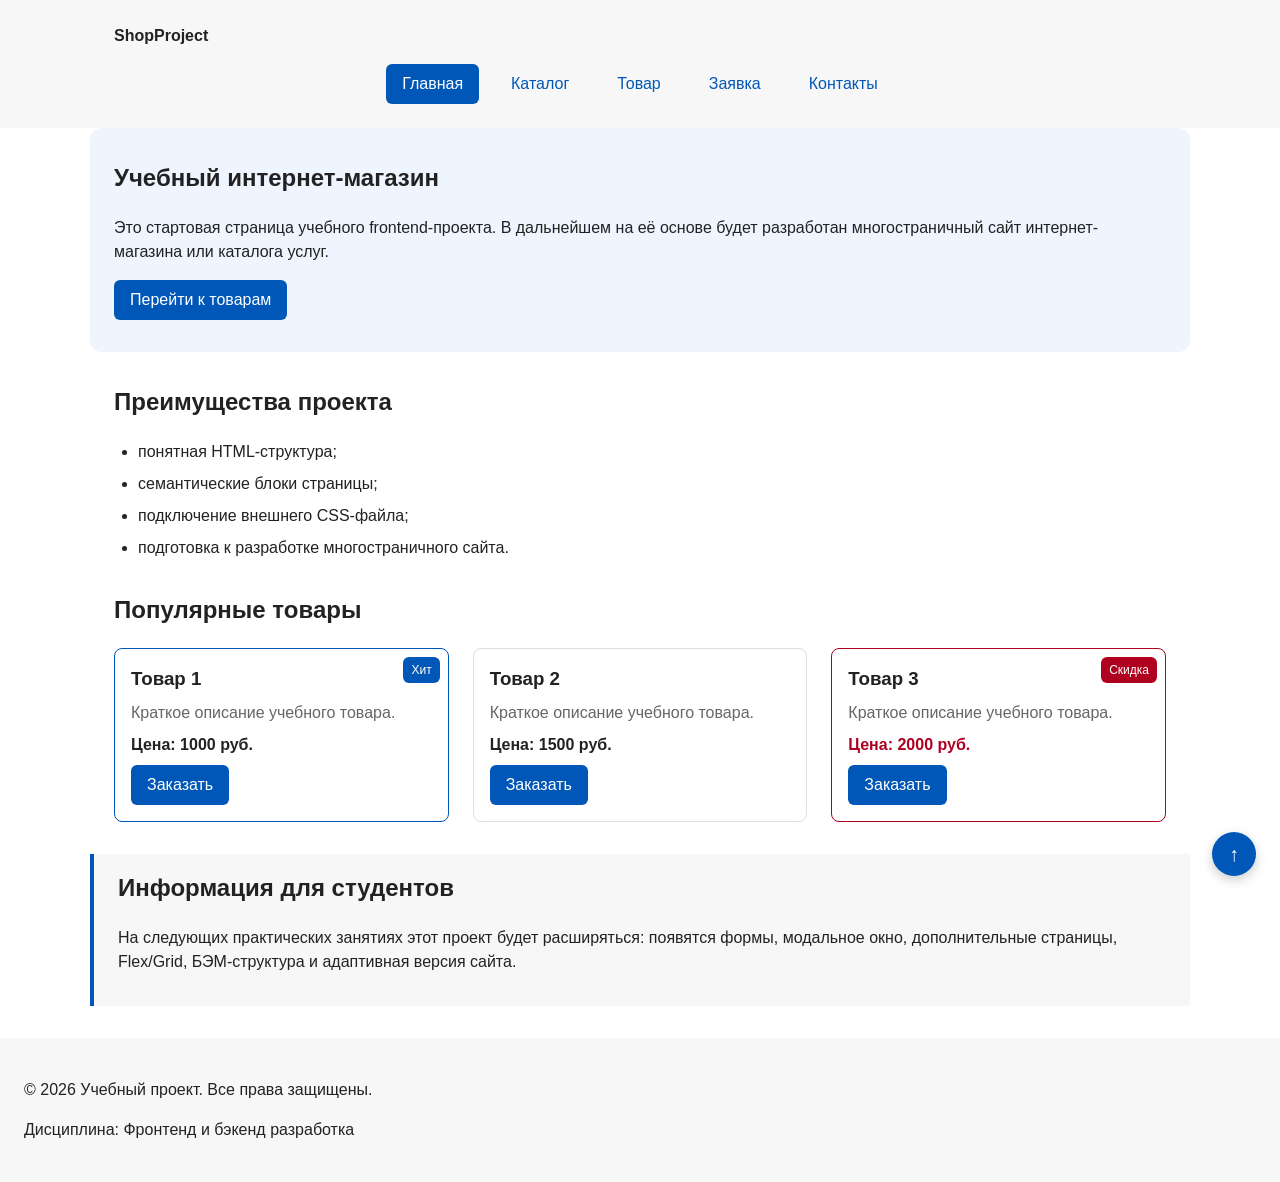
==== commit 3c31c891: "fix: prepare HTML CSS project for submission" ====
--- a/index.html
+++ b/index.html
@@ -23,16 +23,13 @@
             <a class="site-nav__link" href="catalog.html">Каталог</a>
           </li>
           <li class="site-nav__item">
+            <a class="site-nav__link" href="product.html">Товар</a>
+          </li>
+          <li class="site-nav__item">
+            <a class="site-nav__link" href="order.html">Заявка</a>
+          </li>
+          <li class="site-nav__item">
             <a class="site-nav__link" href="contacts.html">Контакты</a>
-          </li>
-          <li class="site-nav__item">
-            <a class="site-nav__link" href="index.html#advantages">Преимущества</a>
-          </li>
-          <li class="site-nav__item">
-            <a class="site-nav__link" href="index.html#popular">Популярные товары</a>
-          </li>
-          <li class="site-nav__item">
-            <a class="site-nav__link" href="index.html#contacts">Обратная связь</a>
           </li>
         </ul>
       </nav>
@@ -66,7 +63,8 @@
 
       <div class="products-grid">
 
-        <article class="product-card">
+        <article class="product-card product-card--featured">
+          <span class="product-card__badge">Хит</span>
           <h3 class="product-card__title">Товар 1</h3>
           <p class="product-card__description">Краткое описание учебного товара.</p>
           <p class="product-card__price">Цена: 1000 руб.</p>
@@ -84,7 +82,8 @@
           </button>
         </article>
 
-        <article class="product-card">
+        <article class="product-card product-card--discount">
+          <span class="product-card__badge">Скидка</span>
           <h3 class="product-card__title">Товар 3</h3>
           <p class="product-card__description">Краткое описание учебного товара.</p>
           <p class="product-card__price">Цена: 2000 руб.</p>
@@ -206,5 +205,7 @@
     Форма успешно отправлена!
   </p>
 
+  <a class="up-button" href="#" aria-label="Наверх">↑</a>
+
 </body>
 </html>
--- a/css/style.css
+++ b/css/style.css
@@ -122,6 +122,9 @@
    =================================== */
 
 .site-header {
+  position: sticky;
+  top: 0;
+  z-index: 5;
   background-color: var(--color-surface);
 }
 
@@ -258,6 +261,7 @@
    =================================== */
 
 .product-card {
+  position: relative;
   display: flex;
   flex-direction: column;
   gap: var(--space-sm);
@@ -277,6 +281,22 @@
 
 .product-card--discount {
   border-color: var(--color-danger);
+}
+
+.product-card__badge {
+  position: absolute;
+  top: var(--space-sm);
+  right: var(--space-sm);
+  padding: 4px 8px;
+  color: var(--color-white);
+  background-color: var(--color-danger);
+  border-radius: var(--radius-sm);
+  font-size: 12px;
+  z-index: 1;
+}
+
+.product-card--featured .product-card__badge {
+  background-color: var(--color-primary);
 }
 
 .product-card__title {
@@ -387,7 +407,94 @@
 }
 
 /* ===================================
-   15. Модальное окно (order-dialog)
+   15. Страница товара (product-detail)
+   =================================== */
+
+.product-detail {
+  max-width: var(--container-width);
+  margin: 0 auto var(--space-xl);
+  padding: 0 var(--space-lg);
+  display: grid;
+  grid-template-columns: 1fr 1fr;
+  gap: var(--space-xl);
+  align-items: start;
+}
+
+.product-detail__image {
+  position: relative;
+  padding: var(--space-xl);
+  background-color: var(--color-surface);
+  border: 1px solid var(--color-border);
+  border-radius: var(--radius-lg);
+}
+
+.product-detail__placeholder {
+  display: flex;
+  justify-content: center;
+  align-items: center;
+  min-height: 260px;
+  color: var(--color-muted);
+  font-size: 18px;
+}
+
+.product-detail__info {
+  display: flex;
+  flex-direction: column;
+  gap: var(--space-md);
+}
+
+.product-detail__title {
+  margin: 0;
+  font-size: 28px;
+}
+
+.product-detail__description {
+  margin: 0;
+  color: var(--color-muted);
+}
+
+.product-detail__price {
+  margin: 0;
+  font-size: 22px;
+  font-weight: 700;
+}
+
+/* ===================================
+   16. Таблица характеристик (product-table)
+   =================================== */
+
+.product-table {
+  width: 100%;
+  border-collapse: collapse;
+  border: 1px solid var(--color-border);
+  border-radius: var(--radius-md);
+  overflow: hidden;
+}
+
+.product-table caption {
+  padding: var(--space-sm) 0;
+  font-weight: 700;
+  text-align: left;
+}
+
+.product-table th,
+.product-table td {
+  padding: var(--space-sm) var(--space-md);
+  border: 1px solid var(--color-border);
+  text-align: left;
+}
+
+.product-table thead th {
+  background-color: var(--color-surface);
+  font-weight: 700;
+}
+
+.product-table tbody tr:nth-child(even) {
+  background-color: var(--color-surface);
+}
+
+/* ===================================
+   17. Модальное окно (order-dialog)
    =================================== */
 
 .order-dialog {
@@ -395,6 +502,7 @@
   padding: var(--space-lg);
   border: none;
   border-radius: var(--radius-lg);
+  z-index: 100;
 }
 
 .order-dialog::backdrop {
@@ -406,7 +514,7 @@
 }
 
 /* ===================================
-   16. Форма заявки (order-form)
+   18. Форма заявки (order-form)
    =================================== */
 
 .order-form__field {
@@ -467,7 +575,7 @@
 }
 
 /* ===================================
-   17. Сообщение об успехе (success-message)
+   19. Сообщение об успехе (success-message)
    =================================== */
 
 .success-message {
@@ -479,7 +587,40 @@
 }
 
 /* ===================================
-   18. Подвал сайта (site-footer)
+   20. Кнопка «Наверх» (up-button)
+   =================================== */
+
+.up-button {
+  position: fixed;
+  right: var(--space-lg);
+  bottom: var(--space-lg);
+  width: 44px;
+  height: 44px;
+  display: flex;
+  justify-content: center;
+  align-items: center;
+  color: var(--color-white);
+  background-color: var(--color-primary);
+  border-radius: 50%;
+  text-decoration: none;
+  font-size: 20px;
+  font-weight: 700;
+  box-shadow: 0 4px 12px rgba(0, 0, 0, 0.2);
+  z-index: 10;
+}
+
+.up-button:hover {
+  background-color: var(--color-primary-dark);
+  color: var(--color-white);
+}
+
+.up-button:focus-visible {
+  outline: 2px solid var(--color-primary);
+  outline-offset: 3px;
+}
+
+/* ===================================
+   21. Подвал сайта (site-footer)
    =================================== */
 
 .site-footer {
